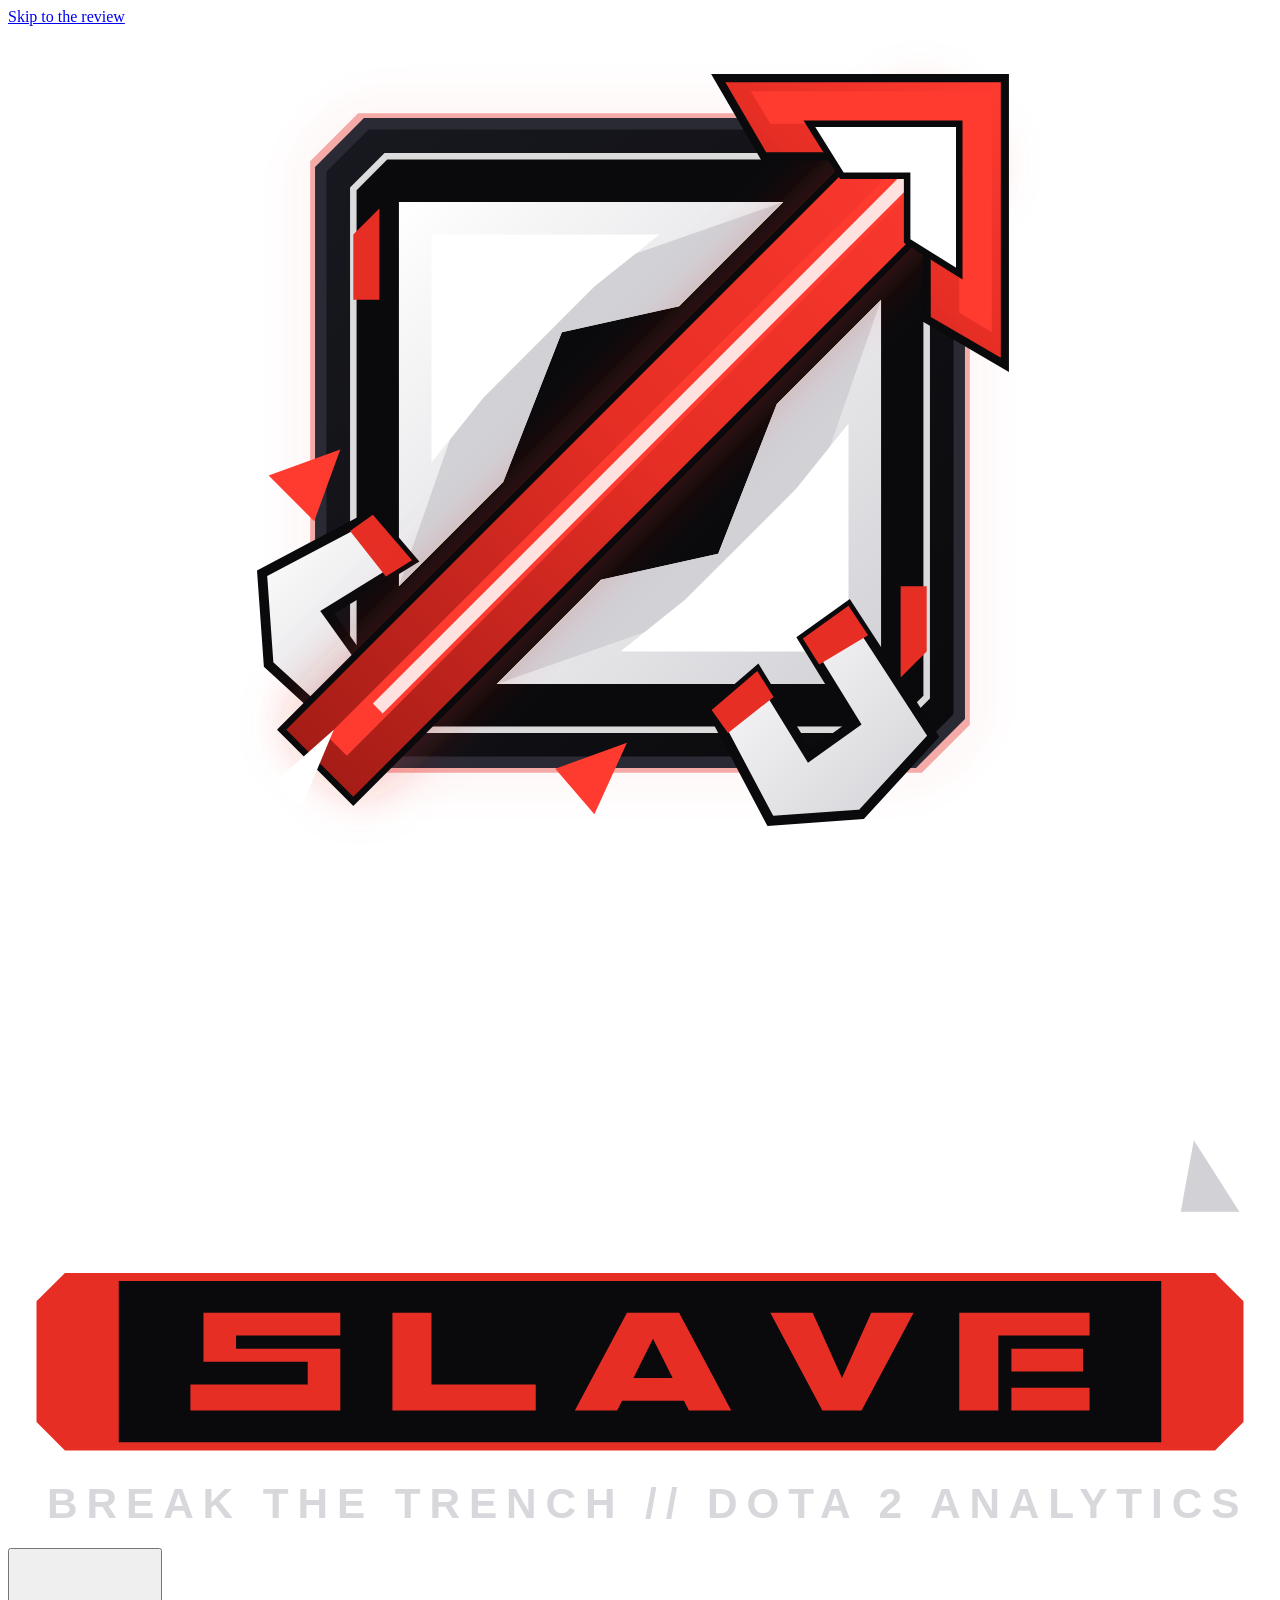
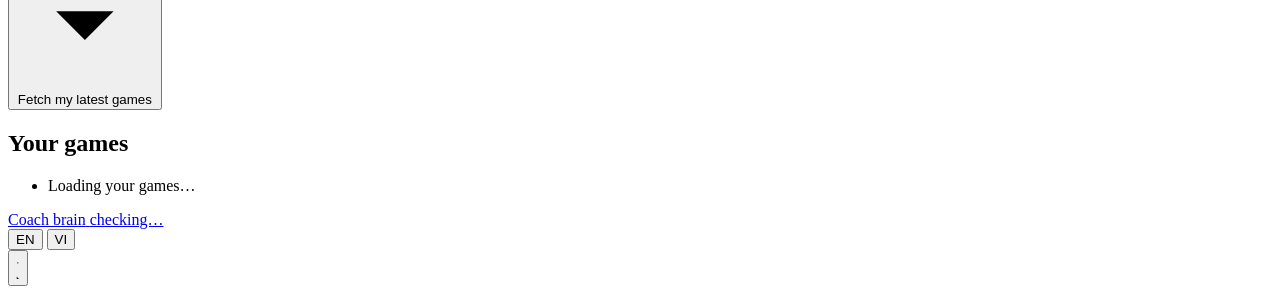
==== src/mmrslave/web/static/index.html @ 616970c7 "MMRSlave: Dota 2 replay coach with brand UI and Vietnamese A local coach that reviews your own ranke" ====
<!doctype html>
<html lang="en" data-theme="dark">
<head>
  <meta charset="utf-8">
  <meta name="viewport" content="width=device-width, initial-scale=1">
  <title>MMRSlave</title>
  <meta name="description" content="Your Dota 2 games, reviewed by a coach trained on high-Immortal replays.">
  <link rel="icon" href="/static/brand/emblem.svg" type="image/svg+xml">
  <meta name="theme-color" content="#0a0a0c">
  <link rel="preload" href="/static/fonts/oxanium.woff2" as="font" type="font/woff2" crossorigin>
  <link rel="preload" href="/static/fonts/rajdhani-700.woff2" as="font" type="font/woff2" crossorigin>
  <link rel="preload" href="/static/fonts/inter.woff2" as="font" type="font/woff2" crossorigin>
  <link rel="stylesheet" href="/static/style.css">
  <script>
    try { const t = localStorage.getItem("mmrslave-theme"); if (t === "light" || t === "dark") document.documentElement.dataset.theme = t; } catch (e) {}
  </script>
</head>
<body>
  <a class="skip" href="#main" data-i18n="Skip to the review">Skip to the review</a>
  <div class="app">
    <aside class="rail" aria-label="Your games" data-i18n-label="Your games">
      <a class="logo-link" href="#/"><svg xmlns="http://www.w3.org/2000/svg" viewBox="66 2 388 466" class="logo" role="img" aria-labelledby="logoTitle"><title id="logoTitle">MMRSlave</title><g transform="translate(140, 10)"><defs><linearGradient id="direGrad" x1="0%" y1="100%" x2="100%" y2="0%"><stop offset="0%" stop-color="#9E1B15"/><stop offset="50%" stop-color="#E62E25"/><stop offset="100%" stop-color="#FF3B30"/></linearGradient><linearGradient id="obsidianGrad" x1="0%" y1="0%" x2="100%" y2="100%"><stop offset="0%" stop-color="#181820"/><stop offset="100%" stop-color="#0A0A0C"/></linearGradient><linearGradient id="steelGrad" x1="0%" y1="0%" x2="100%" y2="100%"><stop offset="0%" stop-color="#FFFFFF"/><stop offset="100%" stop-color="#D1D1D6"/></linearGradient><filter id="direGlow" x="-25%" y="-25%" width="150%" height="150%"><feDropShadow dx="0" dy="0" stdDeviation="8" flood-color="#E62E25" flood-opacity="0.6"/></filter></defs><g class="fx-layer"><polygon points="34,20 206,20 220,34 220,206 206,220 34,220 20,206 20,34" fill="none" stroke="#E62E25" stroke-width="2.5" opacity="0.4" filter="url(#direGlow)"/></g><polygon points="36,22 204,22 218,36 218,204 204,218 36,218 22,204 22,36" fill="url(#obsidianGrad)" stroke="#2A2A35" stroke-width="3.5"/><polygon points="42,32 198,32 208,42 208,198 198,208 42,208 32,198 32,42" fill="#0A0A0C" stroke="#FFFFFF" stroke-width="2" stroke-opacity="0.85"/><polygon points="32,56 40,48 40,76 32,76" fill="#E62E25"/><polygon points="208,184 200,192 200,164 208,164" fill="#E62E25"/><g><polygon points="46,46 164,46 132,78 96,86 78,132 46,164" fill="url(#steelGrad)"/><polygon points="164,46 132,78 96,86 78,132 46,164 62,118 84,74" fill="#D1D1D6"/><polygon points="56,56 126,56 106,72 72,106 56,126" fill="#FFFFFF"/></g><g><polygon points="194,194 76,194 108,162 144,154 162,108 194,76" fill="url(#steelGrad)"/><polygon points="76,194 108,162 144,154 162,108 194,76 178,122 156,166" fill="#D1D1D6"/><polygon points="184,184 114,184 134,168 168,134 184,114" fill="#FFFFFF"/></g><g><path d="M4,160 L38,142 L50,156 L24,172 L34,186 L60,170 L70,184 L30,210 L6,188 Z" fill="url(#steelGrad)" stroke="#0A0A0C" stroke-width="3"/><polygon points="38,142 50,156 42,161 31,147" fill="#E62E25"/><polygon points="60,170 70,184 61,190 52,175" fill="#E62E25"/></g><g><path d="M160,236 L142,202 L156,190 L172,216 L186,206 L170,180 L184,170 L210,210 L188,234 Z" fill="url(#steelGrad)" stroke="#0A0A0C" stroke-width="3"/><polygon points="142,202 156,190 161,198 147,209" fill="#E62E25"/><polygon points="170,180 184,170 190,179 175,188" fill="#E62E25"/></g><g class="fx-layer" filter="url(#direGlow)"><polygon points="12,206 206,12 228,34 34,228" fill="#E62E25" opacity="0.6"/></g><polygon points="10,208 208,10 230,32 32,230" fill="url(#direGrad)" stroke="#0A0A0C" stroke-width="2"/><polygon points="24,210 210,24 216,30 30,216" fill="#FF3B30"/><polygon points="38,200 200,38 203,41 41,203" fill="#FFFFFF" opacity="0.85"/><g><polygon points="144,8 232,8 232,96 208,82 208,32 158,32" fill="url(#direGrad)" stroke="#0A0A0C" stroke-width="2.5"/><polygon points="154,12 228,12 228,86 218,80 218,22 160,22" fill="#FF3B30"/><polygon points="172,22 218,22 218,68 202,58 202,38 182,38" fill="#FFFFFF" stroke="#0A0A0C" stroke-width="2"/></g><polygon points="6,130 28,122 20,144" fill="#FF3B30"/><polygon points="106,234 116,212 94,220" fill="#FF3B30"/><polygon points="8,224 26,208 16,232" fill="#FFFFFF"/></g><g transform="translate(76, 256) scale(1)"><g fill="#FFFFFF"><path d="M0,110 L0,0 L32,0 L57,54 L82,0 L114,0 L114,110 L84,110 L84,44 L64,86 L50,86 L30,44 L30,110 Z"/><path d="M130,110 L130,0 L162,0 L187,54 L212,0 L244,0 L244,110 L214,110 L214,44 L194,86 L180,86 L160,44 L160,110 Z"/><path d="M260,110 L260,0 L344,0 L366,22 L366,52 L344,70 L368,110 L334,110 L312,72 L290,72 L290,110 Z M290,48 L330,48 L338,40 L338,28 L330,22 L290,22 Z"/></g><polygon points="354,88 368,110 350,110" fill="#D1D1D6"/><g transform="translate(0, 124)"><polygon points="8,6 360,6 368,14 368,50 360,58 8,58 0,50 0,14" fill="#0A0A0C" stroke="#E62E25" stroke-width="2.5"/><polygon points="0,14 8,6 24,6 24,58 8,58 0,50" fill="#E62E25"/><polygon points="344,6 360,6 368,14 368,50 360,58 344,58" fill="#E62E25"/><g fill="#E62E25" transform="translate(46, 17)"><path d="M0,22 L36,22 L36,15 L4,15 L4,0 L46,0 L46,7 L14,7 L14,11 L46,11 L46,30 L0,30 Z"/><path d="M62,0 L74,0 L74,22 L106,22 L106,30 L62,30 Z"/><path d="M118,30 L134,0 L150,0 L166,30 L153,30 L142,8 L131,30 Z M133,20 L151,20 L154,27 L130,27 Z"/><path d="M178,0 L191,0 L200,20 L209,0 L222,0 L206,30 L194,30 Z"/><path d="M236,0 L276,0 L276,7 L248,7 L248,30 L236,30 Z M252,11 L274,11 L274,18 L252,18 Z M252,23 L276,23 L276,30 L252,30 Z"/></g></g><text x="2" y="204" fill="#D1D1D6" font-family="'Chakra Petch', sans-serif" font-weight="700" font-size="13" letter-spacing="0" textLength="366" lengthAdjust="spacing" opacity="0.85">BREAK THE TRENCH // DOTA 2 ANALYTICS</text></g></svg></a>
      <button class="btn btn-brand" id="fetchBtn" type="button">
        <svg viewBox="0 0 24 24" aria-hidden="true"><path d="M12 3.5v11.5M7 10.5l5 5 5-5M4.5 19.5h15"/></svg>
        <span data-i18n="Fetch my latest games">Fetch my latest games</span>
      </button>
      <p class="job-line" id="fetchStatus" role="status" aria-live="polite"></p>
      <nav class="games-nav">
        <h2 class="rail-heading" data-i18n="Your games">Your games</h2>
        <ul class="games" id="games"><li class="games-loading" data-i18n="Loading your games…">Loading your games…</li></ul>
      </nav>
      <div class="rail-foot">
        <a class="brain-link" href="#/brain" id="brainLink">
          <span class="brain-title" data-i18n="Coach brain">Coach brain</span>
          <span class="brain-meta" id="brainMeta">checking…</span>
        </a>
        <div class="foot-side">
        <div class="lang-switch" id="langSwitch" role="group" aria-label="Language" data-i18n-label="Language">
          <button type="button" data-lang="en" aria-pressed="true" lang="en" title="English">EN</button>
          <button type="button" data-lang="vi" aria-pressed="false" lang="vi" title="Tiếng Việt">VI</button>
        </div>
        <button class="icon-btn" id="themeBtn" type="button" aria-label="Switch to light mode">
          <svg class="i-sun" viewBox="0 0 24 24" aria-hidden="true"><circle cx="12" cy="12" r="4.2"/><path d="M12 2.5v2.6M12 18.9v2.6M2.5 12h2.6M18.9 12h2.6M5.3 5.3l1.8 1.8M16.9 16.9l1.8 1.8M5.3 18.7l1.8-1.8M16.9 7.1l1.8-1.8"/></svg>
          <svg class="i-moon" viewBox="0 0 24 24" aria-hidden="true"><path d="M19.5 14.6A8 8 0 0 1 9.4 4.5a8 8 0 1 0 10.1 10.1Z"/></svg>
        </button>
        </div>
      </div>
    </aside>
    <main id="main" tabindex="-1"></main>
  </div>
  <script src="/static/app.js" type="module"></script>
</body>
</html>
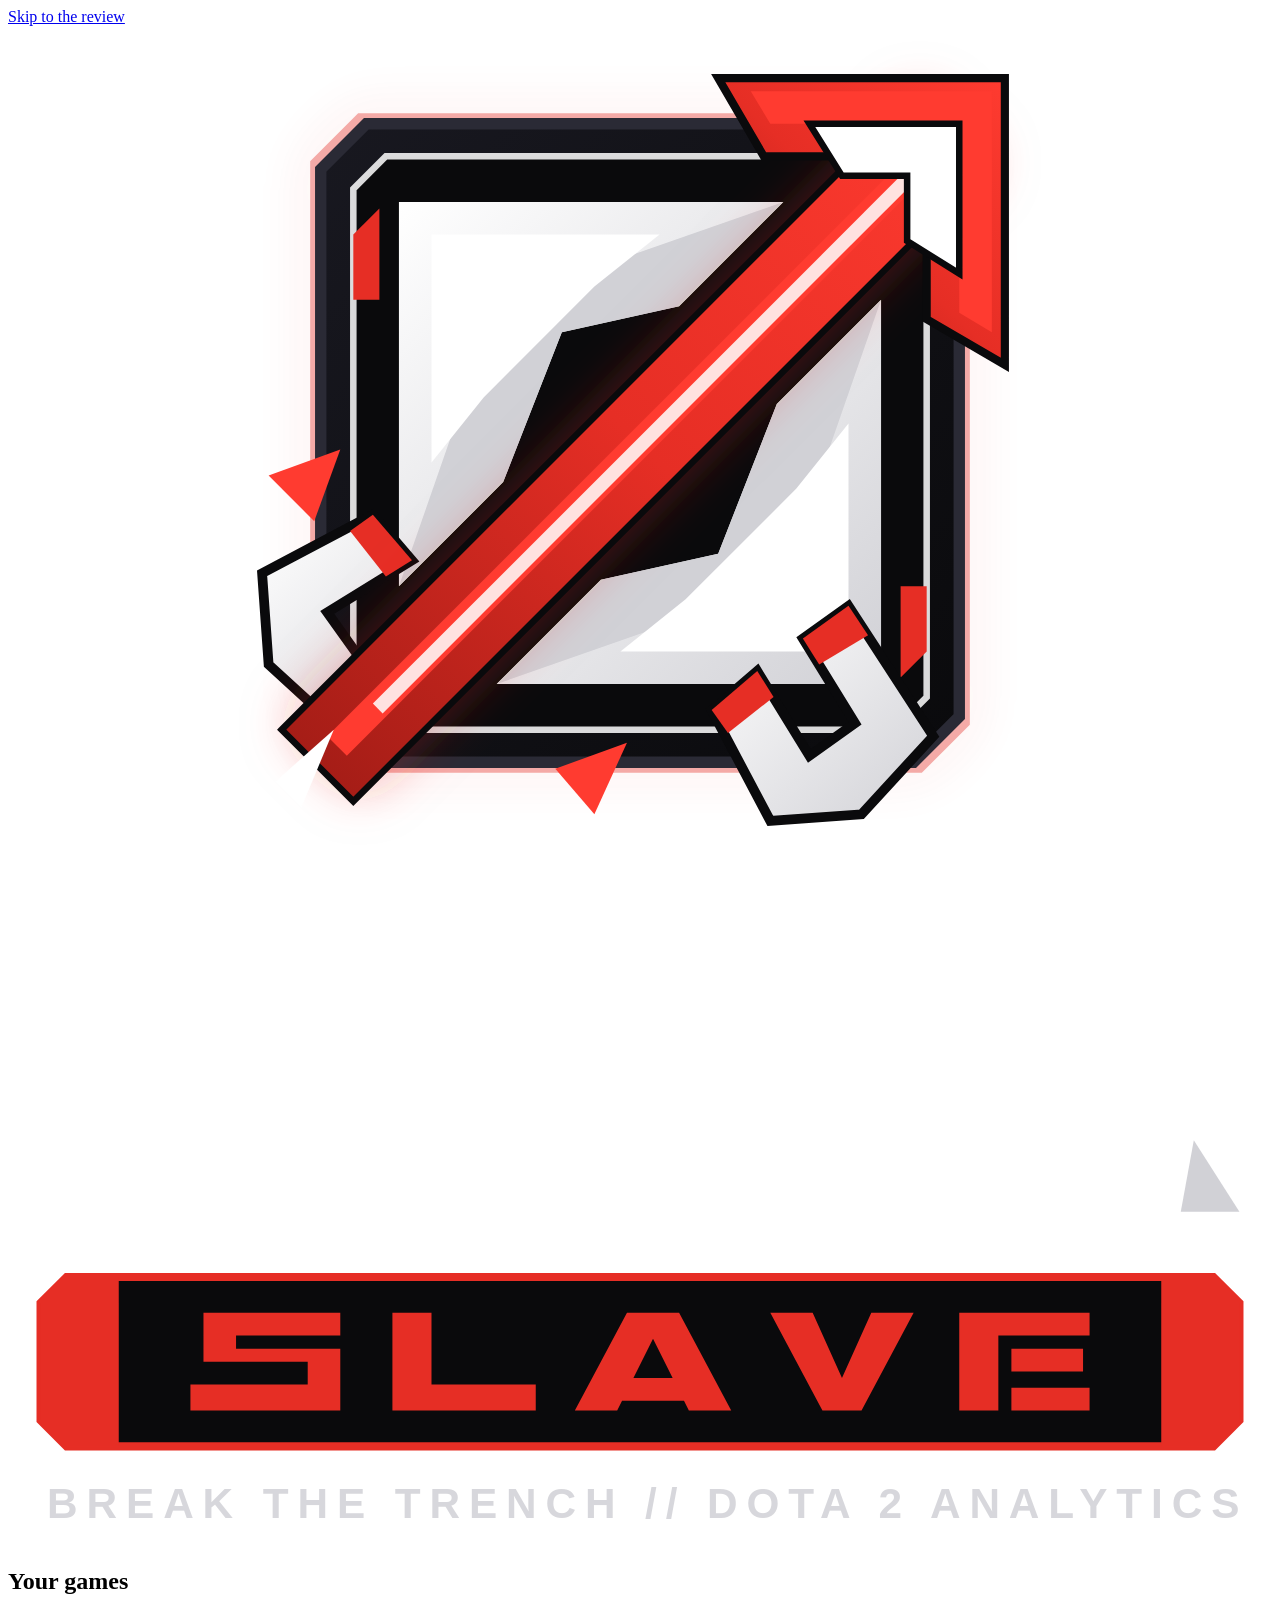
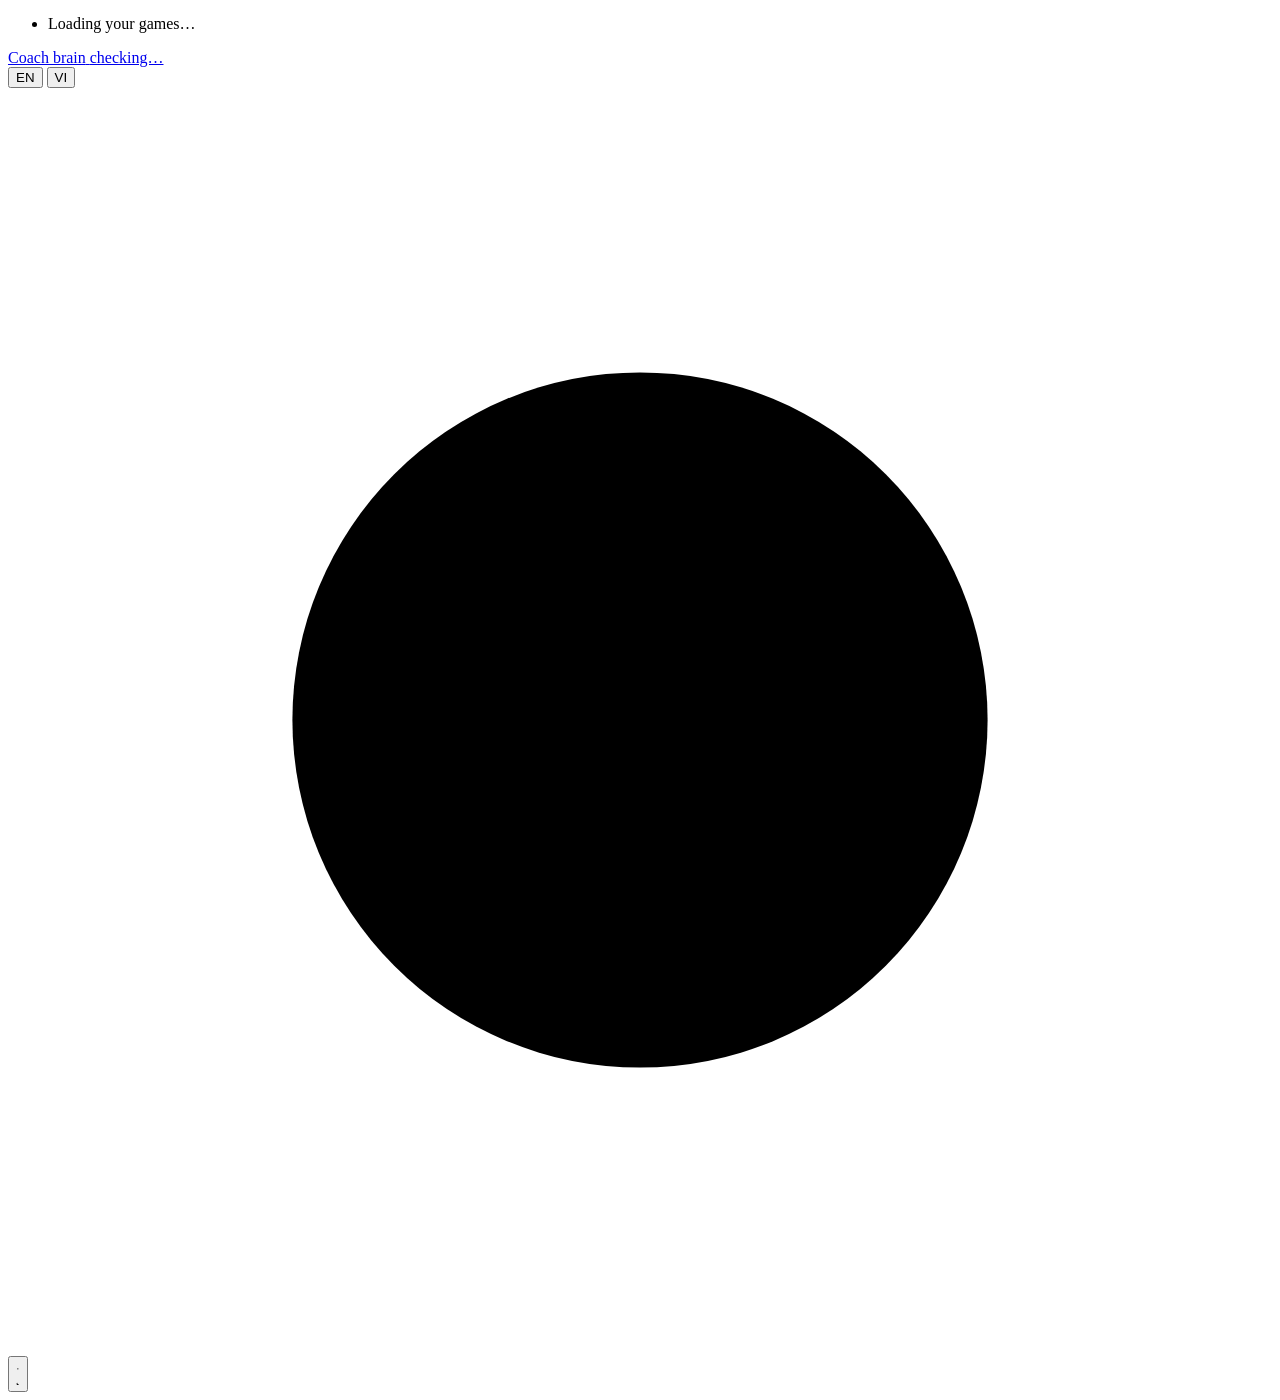
==== commit debdd010: "Standalone app: MMRSlave.exe, Steam sign-in and self-updates - Packaged Windows app (PyInstaller): o" ====
--- a/src/mmrslave/web/static/index.html
+++ b/src/mmrslave/web/static/index.html
@@ -20,7 +20,9 @@
   <div class="app">
     <aside class="rail" aria-label="Your games" data-i18n-label="Your games">
       <a class="logo-link" href="#/"><svg xmlns="http://www.w3.org/2000/svg" viewBox="66 2 388 466" class="logo" role="img" aria-labelledby="logoTitle"><title id="logoTitle">MMRSlave</title><g transform="translate(140, 10)"><defs><linearGradient id="direGrad" x1="0%" y1="100%" x2="100%" y2="0%"><stop offset="0%" stop-color="#9E1B15"/><stop offset="50%" stop-color="#E62E25"/><stop offset="100%" stop-color="#FF3B30"/></linearGradient><linearGradient id="obsidianGrad" x1="0%" y1="0%" x2="100%" y2="100%"><stop offset="0%" stop-color="#181820"/><stop offset="100%" stop-color="#0A0A0C"/></linearGradient><linearGradient id="steelGrad" x1="0%" y1="0%" x2="100%" y2="100%"><stop offset="0%" stop-color="#FFFFFF"/><stop offset="100%" stop-color="#D1D1D6"/></linearGradient><filter id="direGlow" x="-25%" y="-25%" width="150%" height="150%"><feDropShadow dx="0" dy="0" stdDeviation="8" flood-color="#E62E25" flood-opacity="0.6"/></filter></defs><g class="fx-layer"><polygon points="34,20 206,20 220,34 220,206 206,220 34,220 20,206 20,34" fill="none" stroke="#E62E25" stroke-width="2.5" opacity="0.4" filter="url(#direGlow)"/></g><polygon points="36,22 204,22 218,36 218,204 204,218 36,218 22,204 22,36" fill="url(#obsidianGrad)" stroke="#2A2A35" stroke-width="3.5"/><polygon points="42,32 198,32 208,42 208,198 198,208 42,208 32,198 32,42" fill="#0A0A0C" stroke="#FFFFFF" stroke-width="2" stroke-opacity="0.85"/><polygon points="32,56 40,48 40,76 32,76" fill="#E62E25"/><polygon points="208,184 200,192 200,164 208,164" fill="#E62E25"/><g><polygon points="46,46 164,46 132,78 96,86 78,132 46,164" fill="url(#steelGrad)"/><polygon points="164,46 132,78 96,86 78,132 46,164 62,118 84,74" fill="#D1D1D6"/><polygon points="56,56 126,56 106,72 72,106 56,126" fill="#FFFFFF"/></g><g><polygon points="194,194 76,194 108,162 144,154 162,108 194,76" fill="url(#steelGrad)"/><polygon points="76,194 108,162 144,154 162,108 194,76 178,122 156,166" fill="#D1D1D6"/><polygon points="184,184 114,184 134,168 168,134 184,114" fill="#FFFFFF"/></g><g><path d="M4,160 L38,142 L50,156 L24,172 L34,186 L60,170 L70,184 L30,210 L6,188 Z" fill="url(#steelGrad)" stroke="#0A0A0C" stroke-width="3"/><polygon points="38,142 50,156 42,161 31,147" fill="#E62E25"/><polygon points="60,170 70,184 61,190 52,175" fill="#E62E25"/></g><g><path d="M160,236 L142,202 L156,190 L172,216 L186,206 L170,180 L184,170 L210,210 L188,234 Z" fill="url(#steelGrad)" stroke="#0A0A0C" stroke-width="3"/><polygon points="142,202 156,190 161,198 147,209" fill="#E62E25"/><polygon points="170,180 184,170 190,179 175,188" fill="#E62E25"/></g><g class="fx-layer" filter="url(#direGlow)"><polygon points="12,206 206,12 228,34 34,228" fill="#E62E25" opacity="0.6"/></g><polygon points="10,208 208,10 230,32 32,230" fill="url(#direGrad)" stroke="#0A0A0C" stroke-width="2"/><polygon points="24,210 210,24 216,30 30,216" fill="#FF3B30"/><polygon points="38,200 200,38 203,41 41,203" fill="#FFFFFF" opacity="0.85"/><g><polygon points="144,8 232,8 232,96 208,82 208,32 158,32" fill="url(#direGrad)" stroke="#0A0A0C" stroke-width="2.5"/><polygon points="154,12 228,12 228,86 218,80 218,22 160,22" fill="#FF3B30"/><polygon points="172,22 218,22 218,68 202,58 202,38 182,38" fill="#FFFFFF" stroke="#0A0A0C" stroke-width="2"/></g><polygon points="6,130 28,122 20,144" fill="#FF3B30"/><polygon points="106,234 116,212 94,220" fill="#FF3B30"/><polygon points="8,224 26,208 16,232" fill="#FFFFFF"/></g><g transform="translate(76, 256) scale(1)"><g fill="#FFFFFF"><path d="M0,110 L0,0 L32,0 L57,54 L82,0 L114,0 L114,110 L84,110 L84,44 L64,86 L50,86 L30,44 L30,110 Z"/><path d="M130,110 L130,0 L162,0 L187,54 L212,0 L244,0 L244,110 L214,110 L214,44 L194,86 L180,86 L160,44 L160,110 Z"/><path d="M260,110 L260,0 L344,0 L366,22 L366,52 L344,70 L368,110 L334,110 L312,72 L290,72 L290,110 Z M290,48 L330,48 L338,40 L338,28 L330,22 L290,22 Z"/></g><polygon points="354,88 368,110 350,110" fill="#D1D1D6"/><g transform="translate(0, 124)"><polygon points="8,6 360,6 368,14 368,50 360,58 8,58 0,50 0,14" fill="#0A0A0C" stroke="#E62E25" stroke-width="2.5"/><polygon points="0,14 8,6 24,6 24,58 8,58 0,50" fill="#E62E25"/><polygon points="344,6 360,6 368,14 368,50 360,58 344,58" fill="#E62E25"/><g fill="#E62E25" transform="translate(46, 17)"><path d="M0,22 L36,22 L36,15 L4,15 L4,0 L46,0 L46,7 L14,7 L14,11 L46,11 L46,30 L0,30 Z"/><path d="M62,0 L74,0 L74,22 L106,22 L106,30 L62,30 Z"/><path d="M118,30 L134,0 L150,0 L166,30 L153,30 L142,8 L131,30 Z M133,20 L151,20 L154,27 L130,27 Z"/><path d="M178,0 L191,0 L200,20 L209,0 L222,0 L206,30 L194,30 Z"/><path d="M236,0 L276,0 L276,7 L248,7 L248,30 L236,30 Z M252,11 L274,11 L274,18 L252,18 Z M252,23 L276,23 L276,30 L252,30 Z"/></g></g><text x="2" y="204" fill="#D1D1D6" font-family="'Chakra Petch', sans-serif" font-weight="700" font-size="13" letter-spacing="0" textLength="366" lengthAdjust="spacing" opacity="0.85">BREAK THE TRENCH // DOTA 2 ANALYTICS</text></g></svg></a>
-      <button class="btn btn-brand" id="fetchBtn" type="button">
+      <a class="update-pill" id="updatePill" href="#/settings" hidden></a>
+      <div class="account" id="account"></div>
+      <button class="btn btn-brand" id="fetchBtn" type="button" hidden>
         <svg viewBox="0 0 24 24" aria-hidden="true"><path d="M12 3.5v11.5M7 10.5l5 5 5-5M4.5 19.5h15"/></svg>
         <span data-i18n="Fetch my latest games">Fetch my latest games</span>
       </button>
@@ -39,10 +41,15 @@
           <button type="button" data-lang="en" aria-pressed="true" lang="en" title="English">EN</button>
           <button type="button" data-lang="vi" aria-pressed="false" lang="vi" title="Tiếng Việt">VI</button>
         </div>
+        <div class="foot-icons">
+        <a class="icon-btn" id="settingsLink" href="#/settings" aria-label="Settings" data-i18n-label="Settings" title="Settings">
+          <svg viewBox="0 0 24 24" aria-hidden="true"><circle cx="12" cy="12" r="3.2"/><path d="M12 2.8v2.4M12 18.8v2.4M2.8 12h2.4M18.8 12h2.4M5.5 5.5l1.7 1.7M16.8 16.8l1.7 1.7M5.5 18.5l1.7-1.7M16.8 7.2l1.7-1.7"/><circle cx="12" cy="12" r="6.6"/></svg>
+        </a>
         <button class="icon-btn" id="themeBtn" type="button" aria-label="Switch to light mode">
           <svg class="i-sun" viewBox="0 0 24 24" aria-hidden="true"><circle cx="12" cy="12" r="4.2"/><path d="M12 2.5v2.6M12 18.9v2.6M2.5 12h2.6M18.9 12h2.6M5.3 5.3l1.8 1.8M16.9 16.9l1.8 1.8M5.3 18.7l1.8-1.8M16.9 7.1l1.8-1.8"/></svg>
           <svg class="i-moon" viewBox="0 0 24 24" aria-hidden="true"><path d="M19.5 14.6A8 8 0 0 1 9.4 4.5a8 8 0 1 0 10.1 10.1Z"/></svg>
         </button>
+        </div>
         </div>
       </div>
     </aside>
